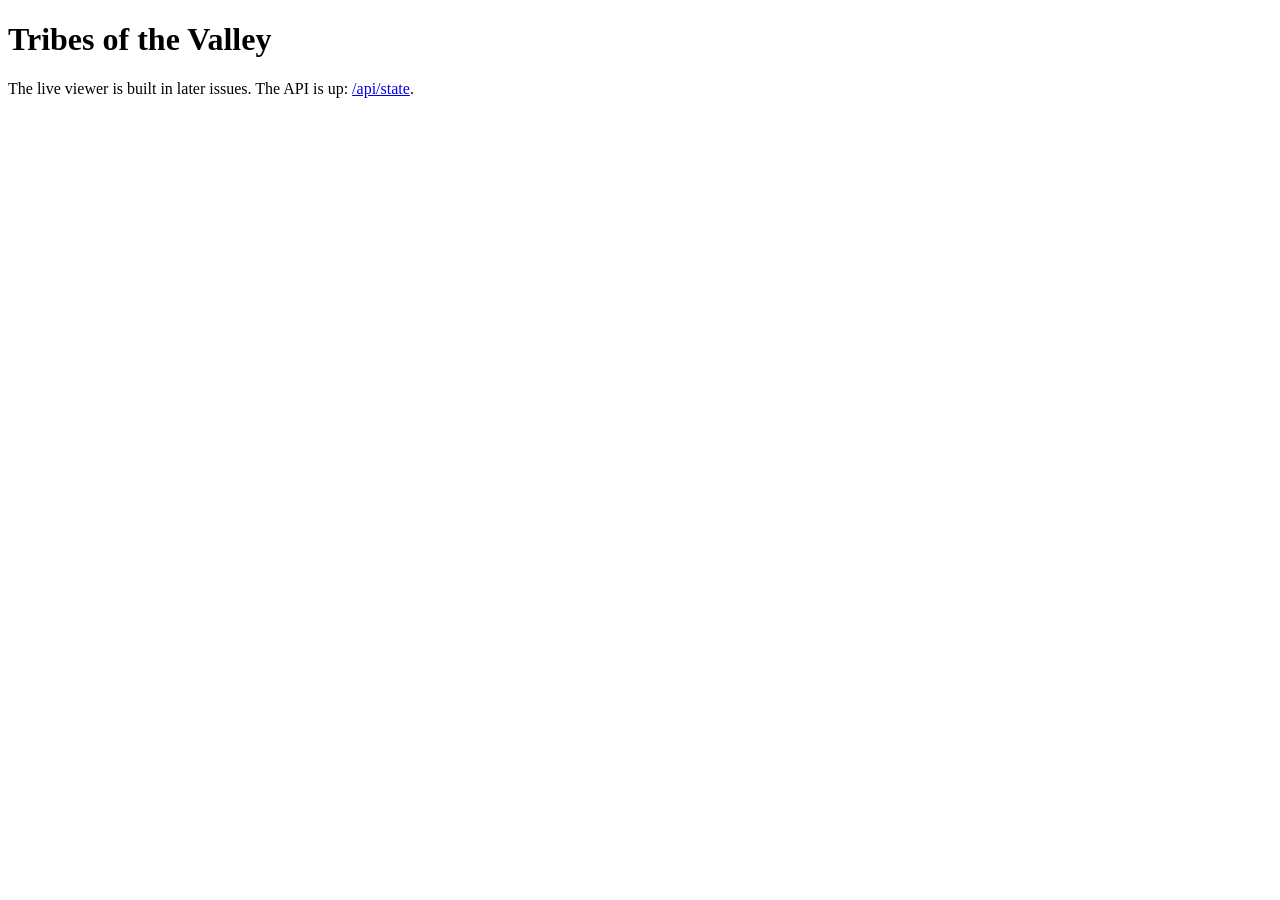
==== web/index.html @ 883c396b "Read-only snapshot and local HTTP API (#3)" ====
<!doctype html>
<meta charset="utf-8">
<title>Tribes of the Valley</title>
<h1>Tribes of the Valley</h1>
<p>The live viewer is built in later issues. The API is up: <a href="/api/state">/api/state</a>.</p>
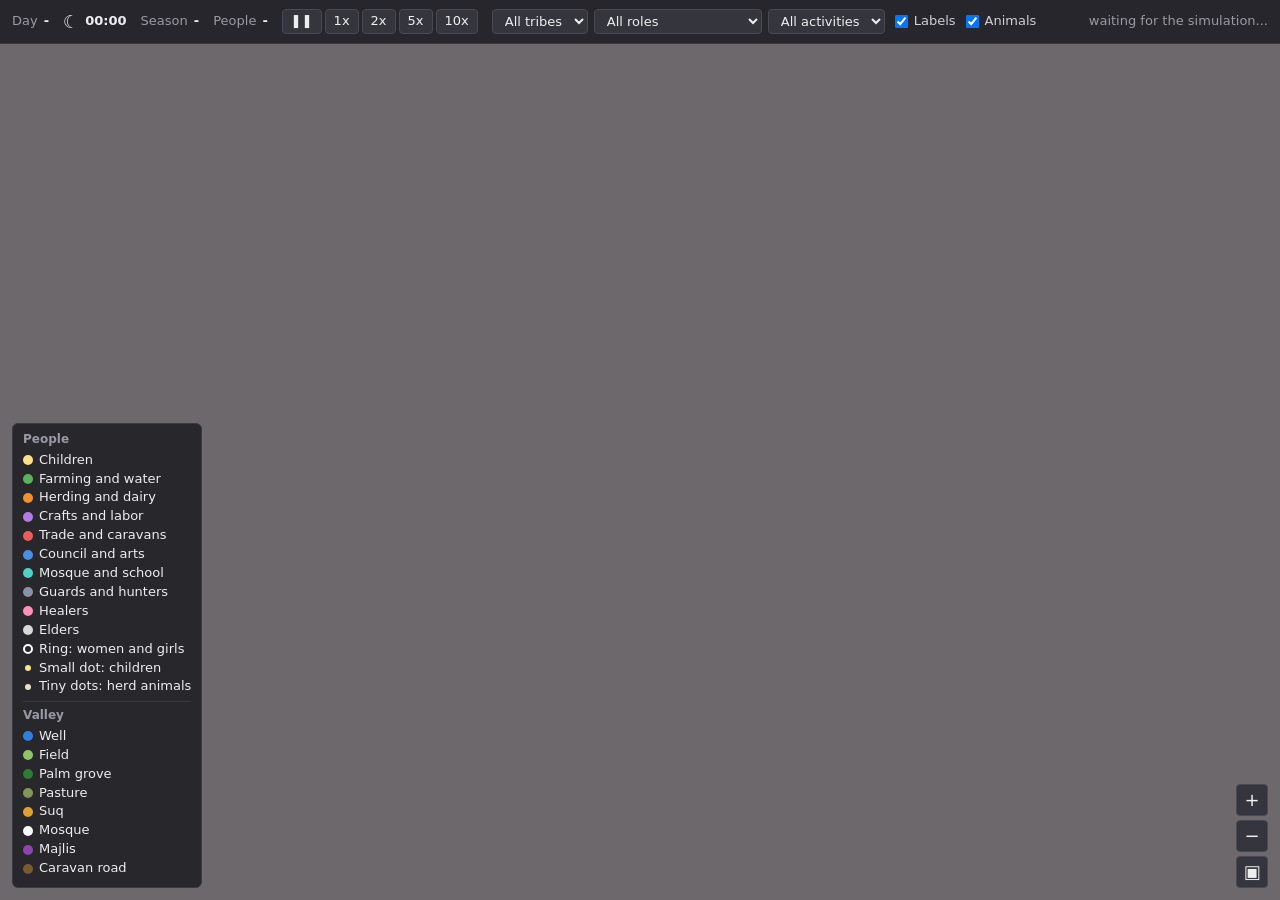
==== commit fa44e592: "Add 2D web viewer, schedules API, tests, docs (#6)" ====
--- a/web/index.html
+++ b/web/index.html
@@ -1,5 +1,41 @@
 <!doctype html>
+<html lang="en">
+<head>
+<link rel="icon" href="data:,">
 <meta charset="utf-8">
+<meta name="viewport" content="width=device-width, initial-scale=1">
 <title>Tribes of the Valley</title>
-<h1>Tribes of the Valley</h1>
-<p>The live viewer is built in later issues. The API is up: <a href="/api/state">/api/state</a>.</p>
+<link rel="stylesheet" href="style.css">
+</head>
+<body>
+<header id="bar">
+  <div class="cell"><span class="lbl">Day</span><b id="day">-</b></div>
+  <div class="cell"><span id="sky">&#9728;</span><b id="clock">--:--</b></div>
+  <div class="cell"><span class="lbl">Season</span><b id="season">-</b></div>
+  <div class="cell"><span class="lbl">People</span><b id="pop">-</b></div>
+  <div class="cell speed" id="speed">
+    <button data-s="pause" title="Pause">&#10074;&#10074;</button>
+    <button data-s="1">1x</button><button data-s="2">2x</button>
+    <button data-s="5">5x</button><button data-s="10">10x</button>
+  </div>
+  <div class="cell filters">
+    <select id="f-tribe" title="Tribe"><option value="-1">All tribes</option></select>
+    <select id="f-group" title="Role group"><option value="-1">All roles</option></select>
+    <select id="f-act" title="Activity"><option value="">All activities</option></select>
+    <label><input type="checkbox" id="labels" checked> Labels</label>
+    <label><input type="checkbox" id="animals" checked> Animals</label>
+  </div>
+  <div class="cell right"><span id="status">connecting...</span></div>
+</header>
+<main>
+  <canvas id="view"></canvas>
+  <div id="zoom">
+    <button id="z-in" title="Zoom in">+</button>
+    <button id="z-out" title="Zoom out">&minus;</button>
+    <button id="z-fit" title="Fit the valley">&#9635;</button>
+  </div>
+  <aside id="legend"></aside>
+</main>
+<script src="viewer.js"></script>
+</body>
+</html>
--- a/web/style.css
+++ b/web/style.css
@@ -0,0 +1,30 @@
+* { box-sizing: border-box; }
+html, body { margin: 0; height: 100%; background: #1b1b1f; color: #eee;
+  font: 13px/1.3 system-ui, -apple-system, "Segoe UI", Roboto, sans-serif; overflow: hidden; }
+#bar { display: flex; flex-wrap: wrap; align-items: center; gap: 4px 14px; padding: 6px 12px;
+  background: #26262c; border-bottom: 1px solid #3a3a42; height: 44px; }
+.cell { display: flex; align-items: center; gap: 6px; white-space: nowrap; }
+.cell.right { margin-left: auto; color: #9a9aa5; }
+.lbl { color: #9a9aa5; }
+#sky { font-size: 18px; }
+b { font-weight: 600; font-variant-numeric: tabular-nums; }
+button, select { background: #35353d; color: #eee; border: 1px solid #4a4a54; border-radius: 4px;
+  padding: 3px 8px; font: inherit; cursor: pointer; }
+button:hover, select:hover { background: #42424c; }
+button.on { background: #c9a227; color: #1b1b1f; border-color: #c9a227; }
+.speed { gap: 3px; }
+.filters { gap: 6px; }
+label { display: flex; align-items: center; gap: 3px; color: #cfcfd6; }
+main { position: absolute; top: 44px; left: 0; right: 0; bottom: 0; }
+canvas { width: 100%; height: 100%; display: block; cursor: grab; touch-action: none; }
+canvas.drag { cursor: grabbing; }
+#zoom { position: absolute; right: 12px; bottom: 12px; display: flex; flex-direction: column; gap: 4px; }
+#zoom button { width: 32px; height: 32px; font-size: 18px; padding: 0; }
+#legend { position: absolute; left: 12px; bottom: 12px; background: rgba(30,30,36,.88);
+  border: 1px solid #3a3a42; border-radius: 6px; padding: 8px 10px; max-width: 230px; }
+#legend h4 { margin: 0 0 4px; font-size: 12px; color: #9a9aa5; font-weight: 600; }
+#legend .row { display: flex; align-items: center; gap: 6px; margin: 2px 0; }
+#legend .dot { width: 10px; height: 10px; border-radius: 50%; display: inline-block; }
+#legend .ring { border: 2px solid #fff; background: transparent; width: 10px; height: 10px; border-radius: 50%; }
+#legend .small { width: 6px; height: 6px; margin: 0 2px; }
+#legend hr { border: 0; border-top: 1px solid #3a3a42; margin: 6px 0; }
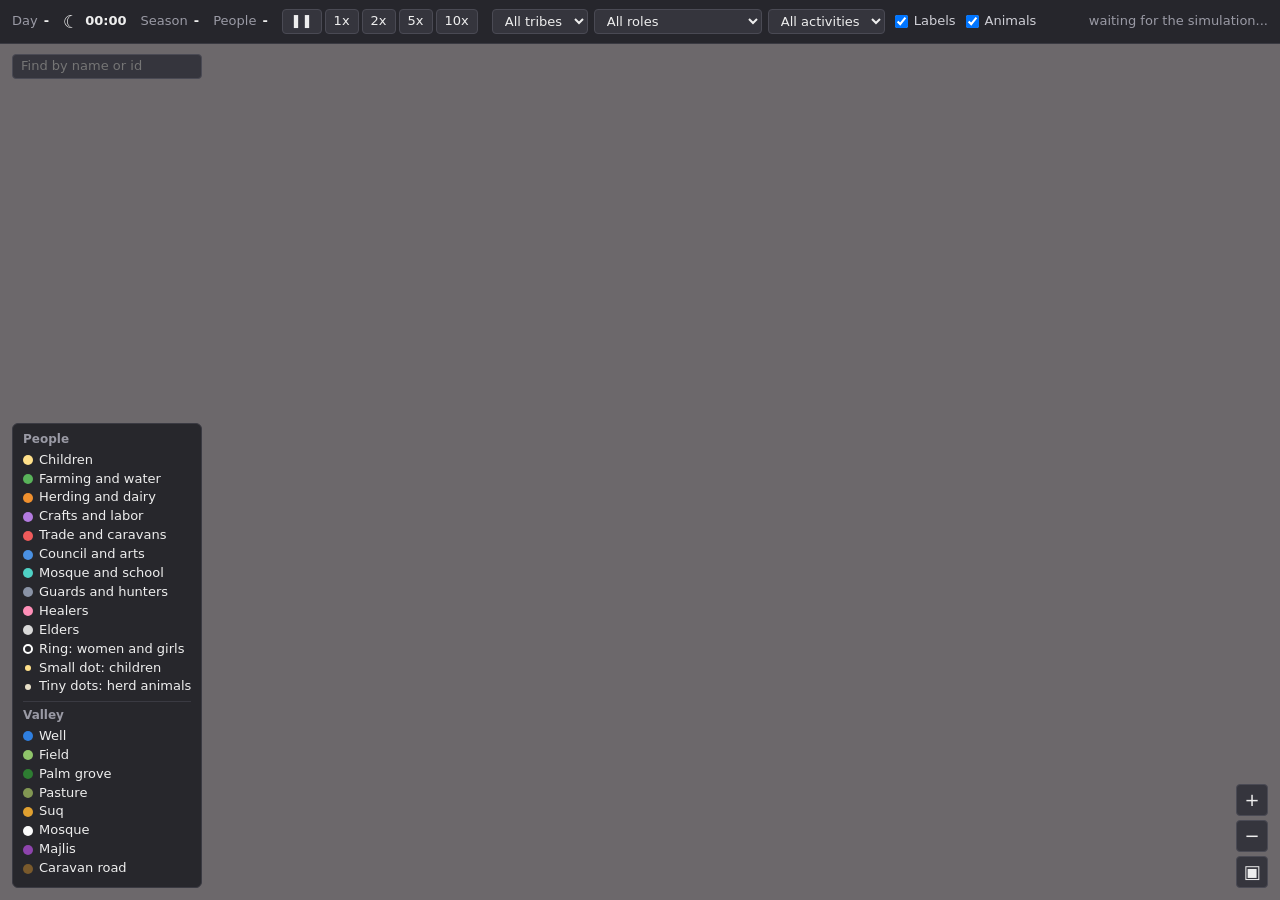
==== commit e5439478: "Person side panel with reasons, family links, follow (#7)" ====
--- a/web/index.html
+++ b/web/index.html
@@ -29,12 +29,15 @@
 </header>
 <main>
   <canvas id="view"></canvas>
+  <div id="searchbox"><input id="search" type="search" placeholder="Find by name or id" autocomplete="off"><div id="results"></div></div>
+
   <div id="zoom">
     <button id="z-in" title="Zoom in">+</button>
     <button id="z-out" title="Zoom out">&minus;</button>
     <button id="z-fit" title="Fit the valley">&#9635;</button>
   </div>
   <aside id="legend"></aside>
+  <aside id="panel" hidden></aside>
 </main>
 <script src="viewer.js"></script>
 </body>
--- a/web/style.css
+++ b/web/style.css
@@ -28,3 +28,40 @@
 #legend .ring { border: 2px solid #fff; background: transparent; width: 10px; height: 10px; border-radius: 50%; }
 #legend .small { width: 6px; height: 6px; margin: 0 2px; }
 #legend hr { border: 0; border-top: 1px solid #3a3a42; margin: 6px 0; }
+
+#searchbox { position: absolute; top: 10px; left: 12px; z-index: 6; }
+body.pn #zoom { right: 352px; }
+#search { background: #35353d; color: #eee; border: 1px solid #4a4a54; border-radius: 4px; padding: 3px 8px; font: inherit; width: 190px; }
+#results { position: absolute; top: 30px; left: 0; width: 260px; background: #2c2c33; border: 1px solid #4a4a54;
+  border-radius: 4px; z-index: 20; display: none; }
+#results div { padding: 4px 8px; cursor: pointer; }
+#results div:hover { background: #42424c; }
+#panel { position: absolute; top: 0; right: 0; bottom: 0; width: 340px; overflow-y: auto; background: rgba(32,32,38,.97);
+  border-left: 1px solid #3a3a42; padding: 10px 12px 16px; z-index: 10; }
+#panel[hidden] { display: none; }
+#panel h3 { margin: 0 0 2px; font-size: 16px; }
+#panel h5 { margin: 12px 0 4px; font-size: 11px; text-transform: uppercase; letter-spacing: .05em; color: #9a9aa5; font-weight: 600; }
+#panel .sub { color: #b5b5c0; }
+#panel .top { display: flex; justify-content: space-between; align-items: flex-start; gap: 8px; }
+#panel .now { background: #2d2d36; border-radius: 6px; padding: 7px 9px; }
+#panel .why { color: #e8c86a; margin-top: 3px; }
+.ar { direction: rtl; unicode-bidi: isolate; text-align: right; font-size: 14px; }
+.bar { display: flex; align-items: center; gap: 6px; margin: 2px 0; }
+.bar span.n { width: 66px; color: #b5b5c0; }
+.bar .track { flex: 1; height: 8px; background: #3a3a42; border-radius: 4px; overflow: hidden; }
+.bar .fill { height: 100%; }
+.bar span.v { width: 28px; text-align: right; font-variant-numeric: tabular-nums; color: #cfcfd6; }
+.kv { display: grid; grid-template-columns: auto 1fr; gap: 1px 10px; }
+.kv span:nth-child(odd) { color: #9a9aa5; }
+.strip { display: flex; gap: 1px; position: relative; }
+.strip i { flex: 1; height: 16px; display: block; border-radius: 2px; }
+.strip i.cur { outline: 2px solid #fff; outline-offset: 1px; }
+.hours { display: flex; justify-content: space-between; color: #7c7c88; font-size: 10px; margin-top: 2px; }
+.links a { color: #7db7ff; cursor: pointer; margin-right: 8px; display: inline-block; }
+.links a:hover { text-decoration: underline; }
+#hist { max-height: 220px; overflow-y: auto; font-size: 12px; color: #cfcfd6; border-top: 1px solid #3a3a42; }
+#hist div { padding: 2px 0; border-bottom: 1px solid #2d2d36; }
+#panel .tag { display: inline-block; background: #4a2f2f; color: #ffb4b4; border-radius: 3px; padding: 0 5px; margin-left: 4px; font-size: 11px; }
+#panel .tag.ok { background: #2c3f55; color: #b4d4ff; }
+button.on { background: #c9a227; color: #1b1b1f; }
+#legend { z-index: 5; }
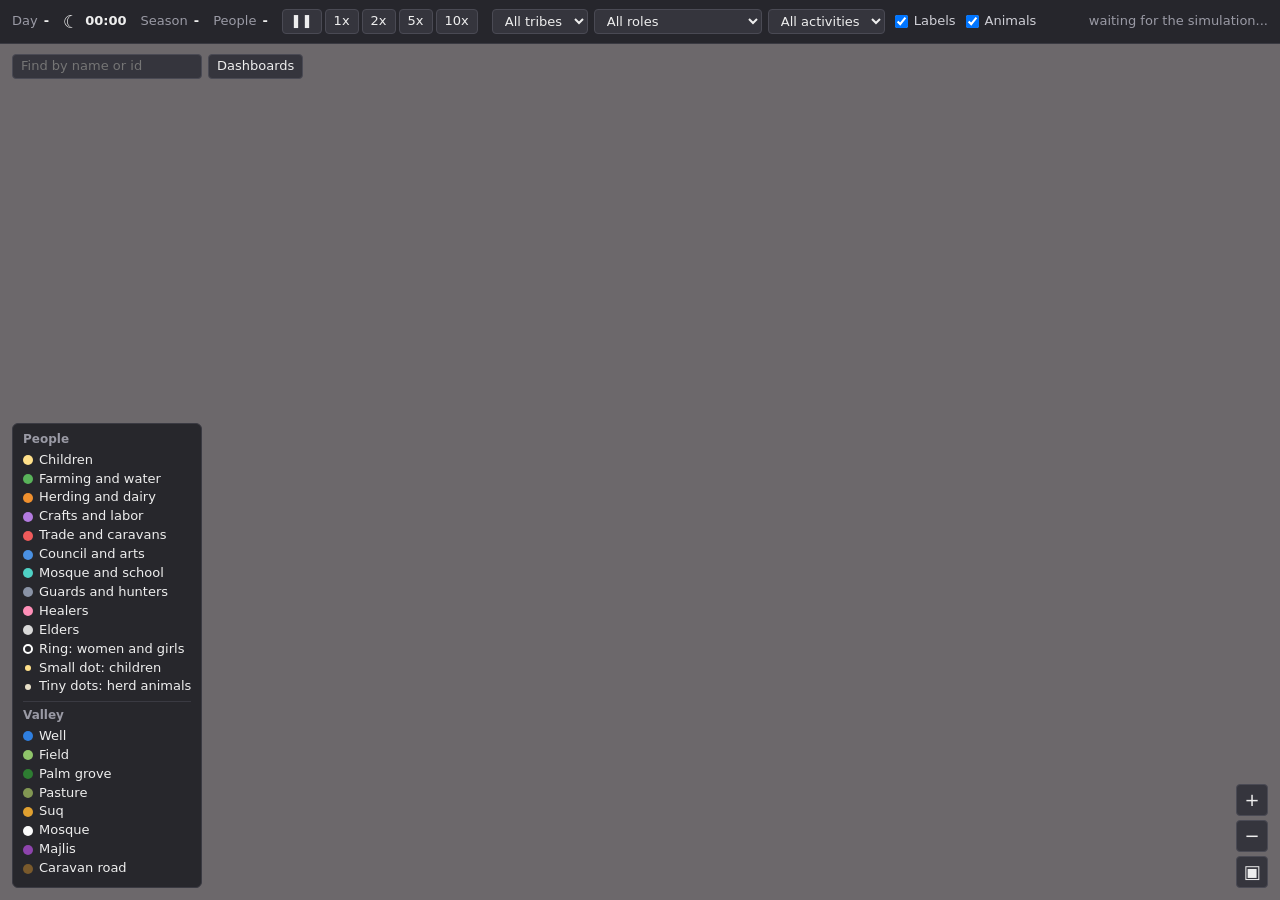
==== commit 8f70fa37: "Dashboards: economy, market, herds, caravans, alerts + server history (#8)" ====
--- a/web/index.html
+++ b/web/index.html
@@ -29,7 +29,8 @@
 </header>
 <main>
   <canvas id="view"></canvas>
-  <div id="searchbox"><input id="search" type="search" placeholder="Find by name or id" autocomplete="off"><div id="results"></div></div>
+  <div id="searchbox"><input id="search" type="search" placeholder="Find by name or id" autocomplete="off"><div id="results"></div> <button id="dash-btn" title="Economy, market, herds, caravans, alerts">Dashboards</button></div>
+  <div id="ticker" hidden></div>
 
   <div id="zoom">
     <button id="z-in" title="Zoom in">+</button>
@@ -38,7 +39,12 @@
   </div>
   <aside id="legend"></aside>
   <aside id="panel" hidden></aside>
+  <section id="dash" hidden>
+    <nav id="tabs"><button data-t="econ" class="on">Economy</button><button data-t="market">Market</button><button data-t="herds">Herds</button><button data-t="caravans">Caravans</button><button data-t="alerts">Alerts</button><span id="dash-note"></span><button id="dash-x" title="Close">&times;</button></nav>
+    <div id="dash-body"></div>
+  </section>
 </main>
 <script src="viewer.js"></script>
+<script src="dashboards.js"></script>
 </body>
 </html>
--- a/web/style.css
+++ b/web/style.css
@@ -65,3 +65,35 @@
 #panel .tag.ok { background: #2c3f55; color: #b4d4ff; }
 button.on { background: #c9a227; color: #1b1b1f; }
 #legend { z-index: 5; }
+
+#searchbox { display: flex; gap: 6px; align-items: flex-start; }
+#results { top: 30px; }
+#ticker { position: absolute; top: 10px; left: 50%; transform: translateX(-50%); max-width: 46%; background: rgba(30,30,36,.9);
+  border: 1px solid #3a3a42; border-radius: 14px; padding: 3px 12px; z-index: 6; white-space: nowrap; overflow: hidden; text-overflow: ellipsis; }
+#ticker.hot { border-color: #e05a5a; color: #ffd0d0; }
+#dash { position: absolute; left: 0; right: 0; bottom: 0; height: 47%; background: rgba(28,28,34,.98); border-top: 1px solid #4a4a54; z-index: 8; display: flex; flex-direction: column; }
+body.pn #dash { right: 340px; }
+#dash[hidden] { display: none; }
+#tabs { display: flex; gap: 6px; padding: 6px 10px; border-bottom: 1px solid #3a3a42; align-items: center; }
+#tabs #dash-note { margin-left: auto; color: #9a9aa5; }
+#dash-body { flex: 1; overflow: auto; padding: 8px 12px; }
+.grid2 { display: grid; grid-template-columns: repeat(auto-fit, minmax(330px, 1fr)); gap: 10px; }
+.chart { background: #23232a; border-radius: 6px; padding: 4px 6px 2px; }
+.chart h6 { margin: 0 0 2px; font-size: 12px; color: #b5b5c0; font-weight: 600; }
+.chart canvas { width: 100%; height: 150px; display: block; }
+.legendrow { display: flex; flex-wrap: wrap; gap: 4px 10px; font-size: 11px; color: #b5b5c0; margin: 2px 0 4px; }
+.legendrow i { display: inline-block; width: 9px; height: 9px; border-radius: 2px; margin-right: 3px; }
+table.t { border-collapse: collapse; width: 100%; font-variant-numeric: tabular-nums; }
+table.t th { text-align: right; color: #9a9aa5; font-weight: 600; padding: 2px 8px; position: sticky; top: 0; background: #28282f; }
+table.t td { text-align: right; padding: 2px 8px; border-bottom: 1px solid #2d2d36; }
+table.t th:first-child, table.t td:first-child { text-align: left; }
+table.t tbody tr { cursor: pointer; }
+table.t tbody tr:hover { background: #2f2f38; }
+table.t tr.sel { background: #35354a; }
+table.t tr.low td { color: #ffb4b4; background: #3a2626; }
+.up { color: #ff9c8a; } .down { color: #8ad6a0; }
+.summary { font-family: ui-monospace, Menlo, monospace; font-size: 12px; color: #cfcfd6; margin-bottom: 8px; word-break: break-word; }
+.split { display: grid; grid-template-columns: minmax(380px, 1.1fr) 1fr; gap: 12px; }
+.evrow { padding: 2px 0; border-bottom: 1px solid #2d2d36; }
+.evrow .k { display: inline-block; min-width: 76px; color: #9a9aa5; }
+.evrow.hot { color: #ffb4b4; }
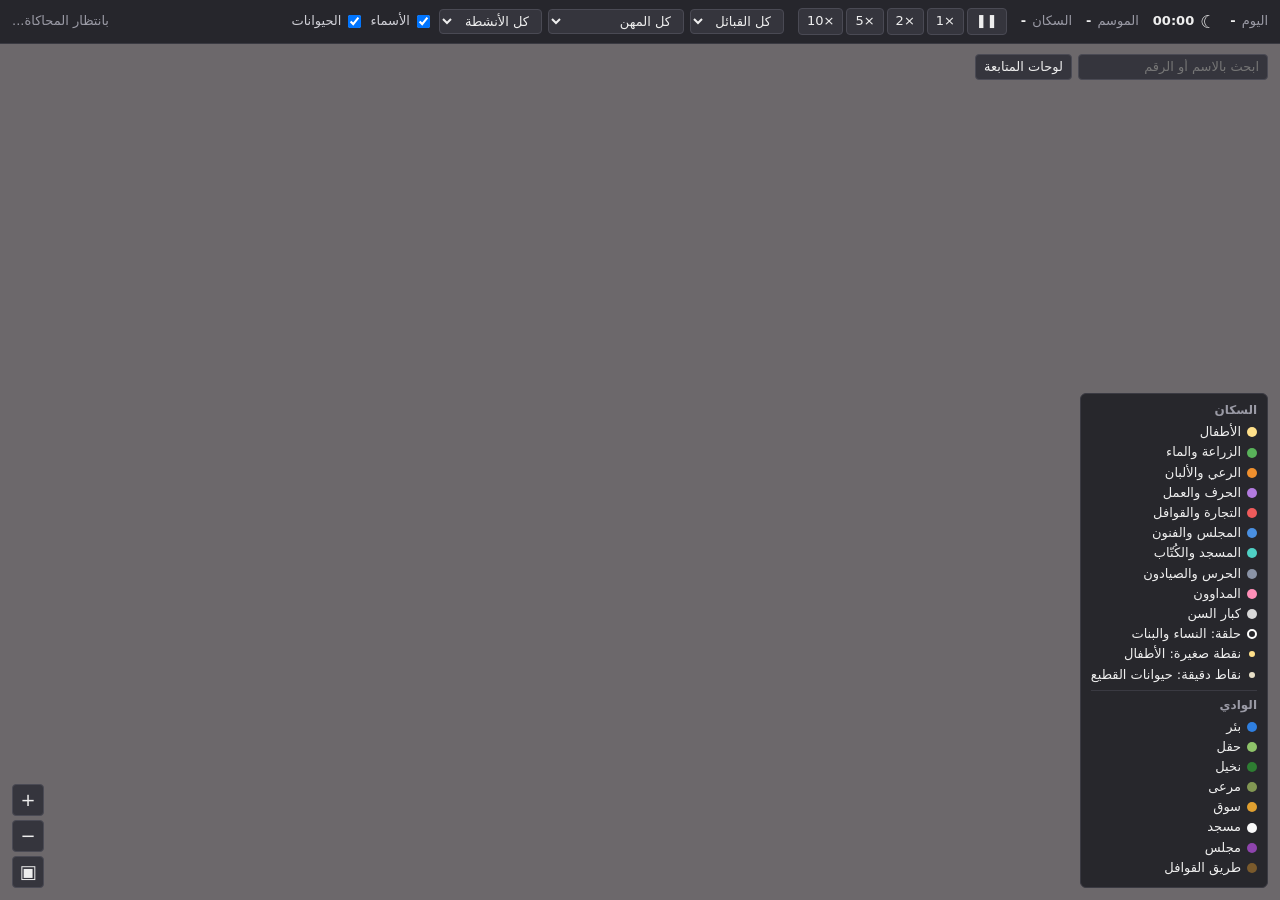
==== commit 750173bb: "Arabic UI and RTL layout for the whole 2D viewer" ====
--- a/web/index.html
+++ b/web/index.html
@@ -1,49 +1,50 @@
 <!doctype html>
-<html lang="en">
+<html lang="ar" dir="rtl">
 <head>
 <link rel="icon" href="data:,">
 <meta charset="utf-8">
 <meta name="viewport" content="width=device-width, initial-scale=1">
-<title>Tribes of the Valley</title>
+<title>قبائل الوادي</title>
 <link rel="stylesheet" href="style.css">
 </head>
 <body>
 <header id="bar">
-  <div class="cell"><span class="lbl">Day</span><b id="day">-</b></div>
+  <div class="cell"><span class="lbl">اليوم</span><b id="day">-</b></div>
   <div class="cell"><span id="sky">&#9728;</span><b id="clock">--:--</b></div>
-  <div class="cell"><span class="lbl">Season</span><b id="season">-</b></div>
-  <div class="cell"><span class="lbl">People</span><b id="pop">-</b></div>
+  <div class="cell"><span class="lbl">الموسم</span><b id="season">-</b></div>
+  <div class="cell"><span class="lbl">السكان</span><b id="pop">-</b></div>
   <div class="cell speed" id="speed">
-    <button data-s="pause" title="Pause">&#10074;&#10074;</button>
-    <button data-s="1">1x</button><button data-s="2">2x</button>
-    <button data-s="5">5x</button><button data-s="10">10x</button>
+    <button data-s="pause" title="إيقاف مؤقت">&#10074;&#10074;</button>
+    <button data-s="1">×1</button><button data-s="2">×2</button>
+    <button data-s="5">×5</button><button data-s="10">×10</button>
   </div>
   <div class="cell filters">
-    <select id="f-tribe" title="Tribe"><option value="-1">All tribes</option></select>
-    <select id="f-group" title="Role group"><option value="-1">All roles</option></select>
-    <select id="f-act" title="Activity"><option value="">All activities</option></select>
-    <label><input type="checkbox" id="labels" checked> Labels</label>
-    <label><input type="checkbox" id="animals" checked> Animals</label>
+    <select id="f-tribe" title="القبيلة"><option value="-1">كل القبائل</option></select>
+    <select id="f-group" title="فئة المهنة"><option value="-1">كل المهن</option></select>
+    <select id="f-act" title="النشاط"><option value="">كل الأنشطة</option></select>
+    <label><input type="checkbox" id="labels" checked> الأسماء</label>
+    <label><input type="checkbox" id="animals" checked> الحيوانات</label>
   </div>
-  <div class="cell right"><span id="status">connecting...</span></div>
+  <div class="cell right"><span id="status">جارٍ الاتصال...</span></div>
 </header>
 <main>
   <canvas id="view"></canvas>
-  <div id="searchbox"><input id="search" type="search" placeholder="Find by name or id" autocomplete="off"><div id="results"></div> <button id="dash-btn" title="Economy, market, herds, caravans, alerts">Dashboards</button></div>
+  <div id="searchbox"><input id="search" type="search" placeholder="ابحث بالاسم أو الرقم" autocomplete="off"><div id="results"></div> <button id="dash-btn" title="الاقتصاد والسوق والقطعان والقوافل والتنبيهات">لوحات المتابعة</button></div>
   <div id="ticker" hidden></div>
 
   <div id="zoom">
-    <button id="z-in" title="Zoom in">+</button>
-    <button id="z-out" title="Zoom out">&minus;</button>
-    <button id="z-fit" title="Fit the valley">&#9635;</button>
+    <button id="z-in" title="تكبير">+</button>
+    <button id="z-out" title="تصغير">&minus;</button>
+    <button id="z-fit" title="عرض الوادي كله">&#9635;</button>
   </div>
   <aside id="legend"></aside>
   <aside id="panel" hidden></aside>
   <section id="dash" hidden>
-    <nav id="tabs"><button data-t="econ" class="on">Economy</button><button data-t="market">Market</button><button data-t="herds">Herds</button><button data-t="caravans">Caravans</button><button data-t="alerts">Alerts</button><span id="dash-note"></span><button id="dash-x" title="Close">&times;</button></nav>
+    <nav id="tabs"><button data-t="econ" class="on">الاقتصاد</button><button data-t="market">السوق</button><button data-t="herds">القطعان</button><button data-t="caravans">القوافل</button><button data-t="alerts">التنبيهات</button><span id="dash-note"></span><button id="dash-x" title="إغلاق">&times;</button></nav>
     <div id="dash-body"></div>
   </section>
 </main>
+<script src="i18n.js"></script>
 <script src="viewer.js"></script>
 <script src="dashboards.js"></script>
 </body>
--- a/web/style.css
+++ b/web/style.css
@@ -1,10 +1,10 @@
 * { box-sizing: border-box; }
 html, body { margin: 0; height: 100%; background: #1b1b1f; color: #eee;
-  font: 13px/1.3 system-ui, -apple-system, "Segoe UI", Roboto, sans-serif; overflow: hidden; }
+  font: 13px/1.4 system-ui, 'Segoe UI', Tahoma, 'Noto Naskh Arabic', 'Noto Sans Arabic', -apple-system, "Segoe UI", Roboto, sans-serif; overflow: hidden; }
 #bar { display: flex; flex-wrap: wrap; align-items: center; gap: 4px 14px; padding: 6px 12px;
   background: #26262c; border-bottom: 1px solid #3a3a42; height: 44px; }
 .cell { display: flex; align-items: center; gap: 6px; white-space: nowrap; }
-.cell.right { margin-left: auto; color: #9a9aa5; }
+.cell.right { margin-right: auto; color: #9a9aa5; }
 .lbl { color: #9a9aa5; }
 #sky { font-size: 18px; }
 b { font-weight: 600; font-variant-numeric: tabular-nums; }
@@ -18,9 +18,9 @@
 main { position: absolute; top: 44px; left: 0; right: 0; bottom: 0; }
 canvas { width: 100%; height: 100%; display: block; cursor: grab; touch-action: none; }
 canvas.drag { cursor: grabbing; }
-#zoom { position: absolute; right: 12px; bottom: 12px; display: flex; flex-direction: column; gap: 4px; }
+#zoom { position: absolute; left: 12px; bottom: 12px; display: flex; flex-direction: column; gap: 4px; }
 #zoom button { width: 32px; height: 32px; font-size: 18px; padding: 0; }
-#legend { position: absolute; left: 12px; bottom: 12px; background: rgba(30,30,36,.88);
+#legend { position: absolute; right: 12px; bottom: 12px; background: rgba(30,30,36,.88);
   border: 1px solid #3a3a42; border-radius: 6px; padding: 8px 10px; max-width: 230px; }
 #legend h4 { margin: 0 0 4px; font-size: 12px; color: #9a9aa5; font-weight: 600; }
 #legend .row { display: flex; align-items: center; gap: 6px; margin: 2px 0; }
@@ -29,18 +29,18 @@
 #legend .small { width: 6px; height: 6px; margin: 0 2px; }
 #legend hr { border: 0; border-top: 1px solid #3a3a42; margin: 6px 0; }
 
-#searchbox { position: absolute; top: 10px; left: 12px; z-index: 6; }
-body.pn #zoom { right: 352px; }
+#searchbox { position: absolute; top: 10px; right: 12px; z-index: 6; }
+body.pn #zoom { left: 352px; }
 #search { background: #35353d; color: #eee; border: 1px solid #4a4a54; border-radius: 4px; padding: 3px 8px; font: inherit; width: 190px; }
-#results { position: absolute; top: 30px; left: 0; width: 260px; background: #2c2c33; border: 1px solid #4a4a54;
+#results { position: absolute; top: 30px; right: 0; width: 260px; background: #2c2c33; border: 1px solid #4a4a54;
   border-radius: 4px; z-index: 20; display: none; }
 #results div { padding: 4px 8px; cursor: pointer; }
 #results div:hover { background: #42424c; }
-#panel { position: absolute; top: 0; right: 0; bottom: 0; width: 340px; overflow-y: auto; background: rgba(32,32,38,.97);
-  border-left: 1px solid #3a3a42; padding: 10px 12px 16px; z-index: 10; }
+#panel { position: absolute; top: 0; left: 0; bottom: 0; width: 340px; overflow-y: auto; background: rgba(32,32,38,.97);
+  border-right: 1px solid #3a3a42; padding: 10px 12px 16px; z-index: 10; }
 #panel[hidden] { display: none; }
 #panel h3 { margin: 0 0 2px; font-size: 16px; }
-#panel h5 { margin: 12px 0 4px; font-size: 11px; text-transform: uppercase; letter-spacing: .05em; color: #9a9aa5; font-weight: 600; }
+#panel h5 { margin: 12px 0 4px; font-size: 11px;  color: #9a9aa5; font-weight: 600; }
 #panel .sub { color: #b5b5c0; }
 #panel .top { display: flex; justify-content: space-between; align-items: flex-start; gap: 8px; }
 #panel .now { background: #2d2d36; border-radius: 6px; padding: 7px 9px; }
@@ -50,18 +50,18 @@
 .bar span.n { width: 66px; color: #b5b5c0; }
 .bar .track { flex: 1; height: 8px; background: #3a3a42; border-radius: 4px; overflow: hidden; }
 .bar .fill { height: 100%; }
-.bar span.v { width: 28px; text-align: right; font-variant-numeric: tabular-nums; color: #cfcfd6; }
+.bar span.v { width: 28px; text-align: left; font-variant-numeric: tabular-nums; color: #cfcfd6; }
 .kv { display: grid; grid-template-columns: auto 1fr; gap: 1px 10px; }
 .kv span:nth-child(odd) { color: #9a9aa5; }
 .strip { display: flex; gap: 1px; position: relative; }
 .strip i { flex: 1; height: 16px; display: block; border-radius: 2px; }
 .strip i.cur { outline: 2px solid #fff; outline-offset: 1px; }
 .hours { display: flex; justify-content: space-between; color: #7c7c88; font-size: 10px; margin-top: 2px; }
-.links a { color: #7db7ff; cursor: pointer; margin-right: 8px; display: inline-block; }
+.links a { color: #7db7ff; cursor: pointer; margin-left: 8px; display: inline-block; }
 .links a:hover { text-decoration: underline; }
 #hist { max-height: 220px; overflow-y: auto; font-size: 12px; color: #cfcfd6; border-top: 1px solid #3a3a42; }
 #hist div { padding: 2px 0; border-bottom: 1px solid #2d2d36; }
-#panel .tag { display: inline-block; background: #4a2f2f; color: #ffb4b4; border-radius: 3px; padding: 0 5px; margin-left: 4px; font-size: 11px; }
+#panel .tag { display: inline-block; background: #4a2f2f; color: #ffb4b4; border-radius: 3px; padding: 0 5px; margin-right: 4px; font-size: 11px; }
 #panel .tag.ok { background: #2c3f55; color: #b4d4ff; }
 button.on { background: #c9a227; color: #1b1b1f; }
 #legend { z-index: 5; }
@@ -72,21 +72,21 @@
   border: 1px solid #3a3a42; border-radius: 14px; padding: 3px 12px; z-index: 6; white-space: nowrap; overflow: hidden; text-overflow: ellipsis; }
 #ticker.hot { border-color: #e05a5a; color: #ffd0d0; }
 #dash { position: absolute; left: 0; right: 0; bottom: 0; height: 47%; background: rgba(28,28,34,.98); border-top: 1px solid #4a4a54; z-index: 8; display: flex; flex-direction: column; }
-body.pn #dash { right: 340px; }
+body.pn #dash { left: 340px; }
 #dash[hidden] { display: none; }
 #tabs { display: flex; gap: 6px; padding: 6px 10px; border-bottom: 1px solid #3a3a42; align-items: center; }
-#tabs #dash-note { margin-left: auto; color: #9a9aa5; }
+#tabs #dash-note { margin-right: auto; color: #9a9aa5; }
 #dash-body { flex: 1; overflow: auto; padding: 8px 12px; }
 .grid2 { display: grid; grid-template-columns: repeat(auto-fit, minmax(330px, 1fr)); gap: 10px; }
 .chart { background: #23232a; border-radius: 6px; padding: 4px 6px 2px; }
 .chart h6 { margin: 0 0 2px; font-size: 12px; color: #b5b5c0; font-weight: 600; }
 .chart canvas { width: 100%; height: 150px; display: block; }
 .legendrow { display: flex; flex-wrap: wrap; gap: 4px 10px; font-size: 11px; color: #b5b5c0; margin: 2px 0 4px; }
-.legendrow i { display: inline-block; width: 9px; height: 9px; border-radius: 2px; margin-right: 3px; }
+.legendrow i { display: inline-block; width: 9px; height: 9px; border-radius: 2px; margin-left: 3px; }
 table.t { border-collapse: collapse; width: 100%; font-variant-numeric: tabular-nums; }
-table.t th { text-align: right; color: #9a9aa5; font-weight: 600; padding: 2px 8px; position: sticky; top: 0; background: #28282f; }
-table.t td { text-align: right; padding: 2px 8px; border-bottom: 1px solid #2d2d36; }
-table.t th:first-child, table.t td:first-child { text-align: left; }
+table.t th { text-align: left; color: #9a9aa5; font-weight: 600; padding: 2px 8px; position: sticky; top: 0; background: #28282f; }
+table.t td { text-align: left; padding: 2px 8px; border-bottom: 1px solid #2d2d36; }
+table.t th:first-child, table.t td:first-child { text-align: right; }
 table.t tbody tr { cursor: pointer; }
 table.t tbody tr:hover { background: #2f2f38; }
 table.t tr.sel { background: #35354a; }
@@ -97,3 +97,5 @@
 .evrow { padding: 2px 0; border-bottom: 1px solid #2d2d36; }
 .evrow .k { display: inline-block; min-width: 76px; color: #9a9aa5; }
 .evrow.hot { color: #ffb4b4; }
+.chart canvas, #view { direction: ltr; }
+.evrow .k { margin-left: 8px; }
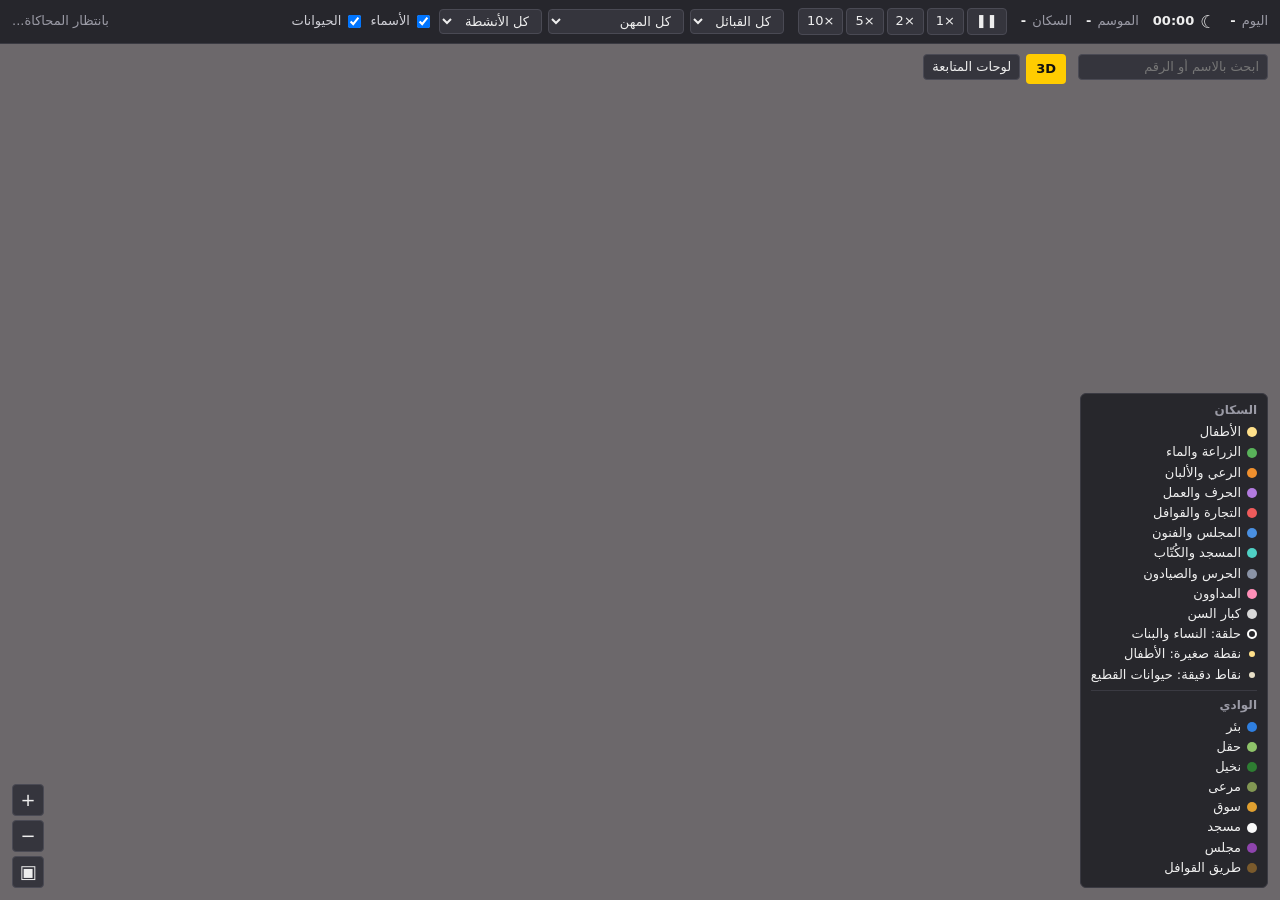
==== commit 287fd804: "زر 3D في الصفحة الرئيسية والخادم بيقدّم /web3d/ (لفتح العارض ثلاثي الأبعاد من نفس الخادم)" ====
--- a/web/index.html
+++ b/web/index.html
@@ -29,7 +29,7 @@
 </header>
 <main>
   <canvas id="view"></canvas>
-  <div id="searchbox"><input id="search" type="search" placeholder="ابحث بالاسم أو الرقم" autocomplete="off"><div id="results"></div> <button id="dash-btn" title="الاقتصاد والسوق والقطعان والقوافل والتنبيهات">لوحات المتابعة</button></div>
+  <div id="searchbox"><input id="search" type="search" placeholder="ابحث بالاسم أو الرقم" autocomplete="off"><div id="results"></div> <a id="btn3d" href="/web3d/world.html" title="العارض ثلاثي الأبعاد (الحقول والناس والمباني)" style="display:inline-block;margin-inline-start:6px;padding:6px 10px;background:#ffcc00;color:#111;border-radius:4px;text-decoration:none;font-weight:bold">3D</a> <button id="dash-btn" title="الاقتصاد والسوق والقطعان والقوافل والتنبيهات">لوحات المتابعة</button></div>
   <div id="ticker" hidden></div>
 
   <div id="zoom">
